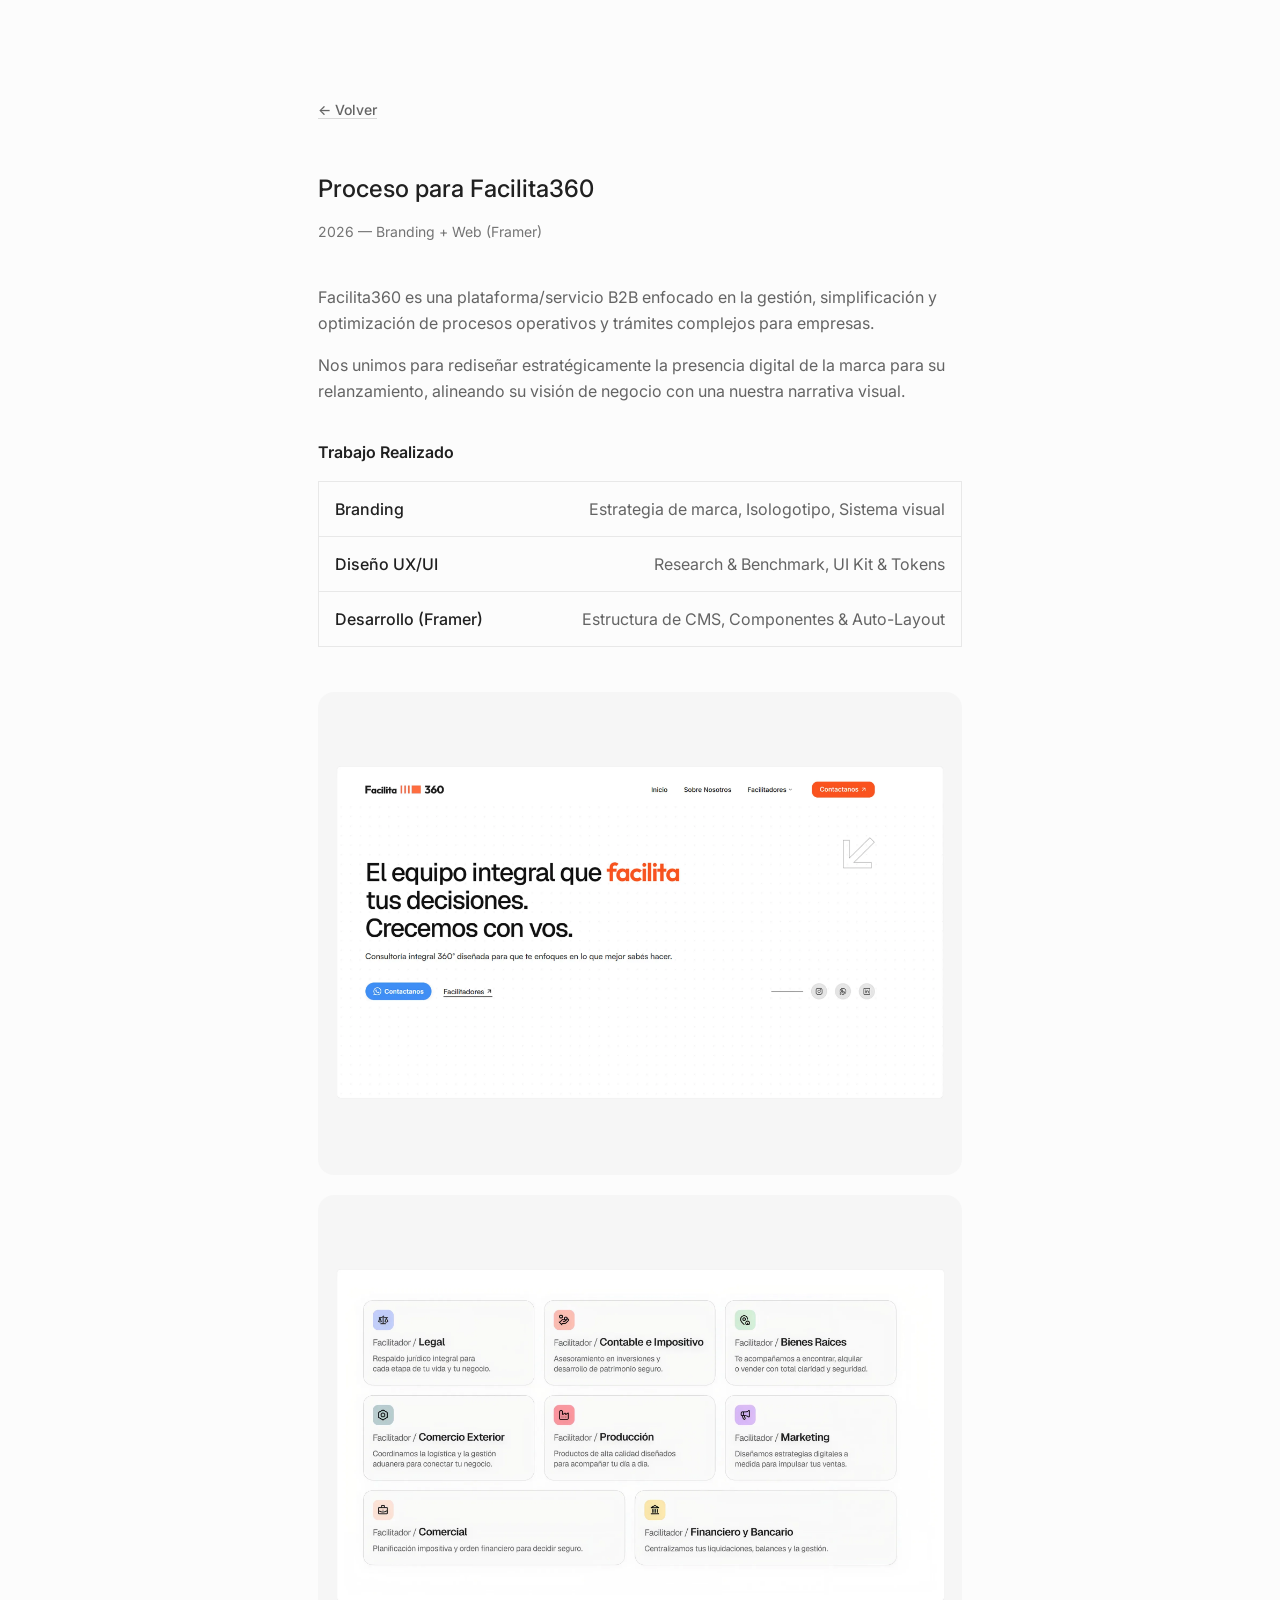
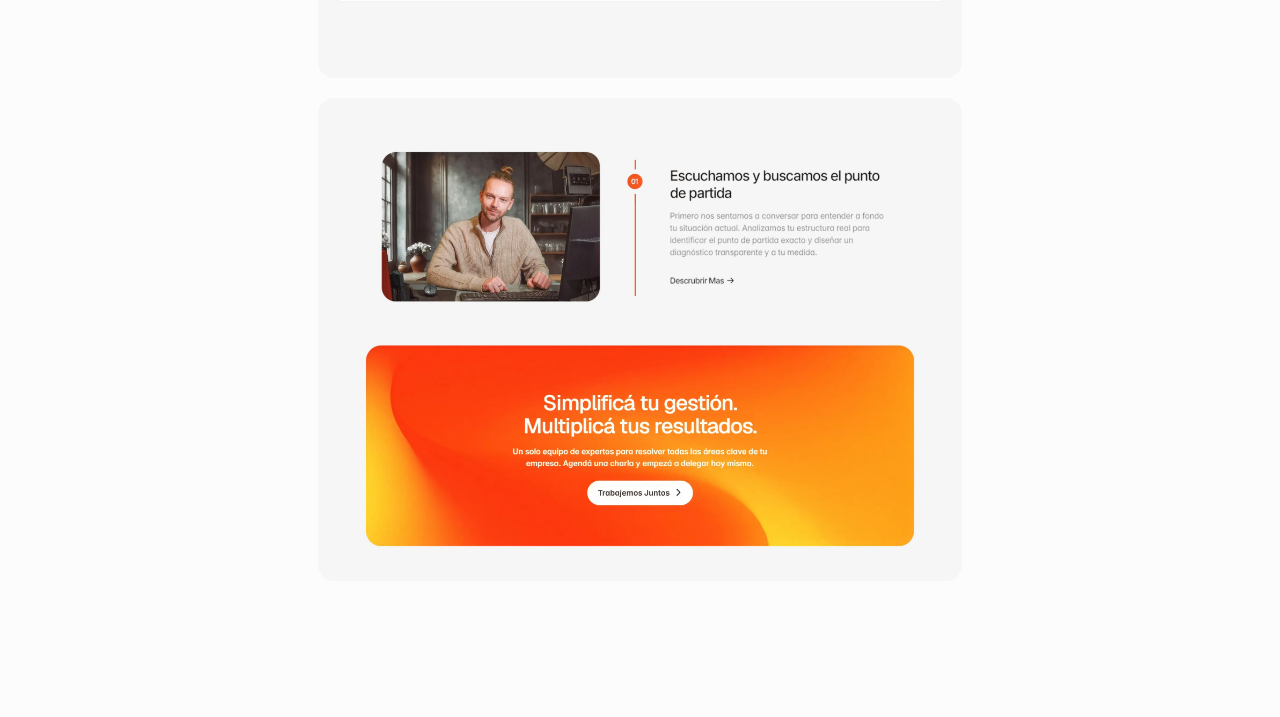
==== proyectos/Facilita360.html @ 9b13940a "monto" ====
<!DOCTYPE html>
<html lang="es">
<head>
  <meta charset="UTF-8" />
  <meta name="viewport" content="width=device-width, initial-scale=1.0" />
  <!-- TODO: reemplazar título del proyecto -->
  <title>Facilita360 — Ignacio Pacheco</title>
  <link rel="icon" type="image/png" href="../assets/Favicon.png" />
  <!-- TODO: reemplazar descripción -->
  <meta name="description" content="Descripción corta del proyecto 2." />

  <link rel="preconnect" href="https://fonts.googleapis.com" />
  <link rel="preconnect" href="https://fonts.gstatic.com" crossorigin />
  <link
    href="https://fonts.googleapis.com/css2?family=Inter:wght@400;500;600&display=swap"
    rel="stylesheet"
  />

  <link rel="stylesheet" href="../css/tokens.css" />
  <link rel="stylesheet" href="../css/styles.css" />
</head>
<body>
  <main class="container">
    <a href="../index.html" class="back-link link">&larr; Volver</a>

    <article class="project-detail">
      <!-- TODO: contenido de prueba, reemplazar por el proceso real -->
      <h1 class="project-detail__title">Proceso para Facilita360</h1>
      <p class="project-detail__meta">2026 — Branding + Web (Framer)</p>

      <div class="project-detail__body">
        <p>
         Facilita360 es una plataforma/servicio B2B enfocado en la gestión, simplificación y optimización de procesos operativos y trámites complejos para empresas.
        </p>
        <p>
          Nos unimos para rediseñar estratégicamente la presencia digital de la marca para su relanzamiento, alineando su visión de negocio con una nuestra narrativa visual.
        </p>
      </div>

      <h2 class="section-title">Trabajo Realizado</h2>
      <div class="project-scope">
        <div class="project-scope__row">
          <span class="project-scope__label">Branding</span>
          <span class="project-scope__value">Estrategia de marca, Isologotipo, Sistema visual</span>
        </div>
        <div class="project-scope__row">
          <span class="project-scope__label">Diseño UX/UI</span>
          <span class="project-scope__value">Research & Benchmark, UI Kit & Tokens</span>
        </div>
        <div class="project-scope__row">
          <span class="project-scope__label">Desarrollo (Framer)</span>
          <span class="project-scope__value">Estructura de CMS, Componentes & Auto-Layout</span>
        </div>
      </div>

      <div class="project-gallery">
        <div class="project-hero"><img src="/assets/facilita360/W-F360-1.webp" alt=""></div>
        <!-- imagen 2 -->
        <div class="project-hero"><img src="/assets/facilita360/W-F360-2.webp" alt=""></div>
        <!-- imagen 3 -->
        <div class="project-hero"><img src="/assets/facilita360/P-F360-3.webp" alt=""></div>
      </div>
    </article>
  </main>
</body>
</html>
---- css/tokens.css ----
/*
  Design tokens
  -------------
  Valores extraídos de https://noechague-site.vercel.app/ (solo estilo, no contenido).
  Todo el sitio consume estas variables: para retocar la identidad visual,
  alcanza con cambiar los valores acá.
*/

:root {
  /* ---- Color ---- */
  --color-bg: #fcfcfc;
  --color-card-bg: #ffffff;

  --color-text-primary: #202020;   /* títulos, texto principal */
  --color-text-secondary: #646464; /* bio, párrafos */
  --color-text-tertiary: #747474;  /* metadata: fechas, contadores */

  --color-border: #e8e8e8;
  --color-focus-ring: #8d8d8d;

  --color-link-underline: #d9d9d9;
  --color-link-underline-hover: #646464;
  --color-link-text-hover: #202020;

  --color-accent-bg: #e7f0ff;
  --color-accent-text: #1a5fd6;

  /* Pill de fondo al hacer hover sobre filas de listas (proyectos/educación) */
  --color-row-hover-bg: rgba(0, 0, 0, 0.04);

  /* ---- Tipografía ---- */
  /* Fuente original del sitio de referencia: Inter self-hosted vía next/font.
     Acá se carga como Google Font, mismo resultado visual sin build step. */
  --font-sans: "Inter", system-ui, -apple-system, "Segoe UI", arial, sans-serif;
  --font-mono: ui-monospace, SFMono-Regular, "Roboto Mono", Menlo, Consolas,
    "Liberation Mono", monospace;

  --text-xs: 0.75rem;   /* 12px */
  --text-sm: 0.875rem;  /* 14px */
  --text-base: 1rem;    /* 16px */
  --text-2xl: 1.5rem;   /* 24px */
  --text-4xl: 2.25rem;  /* 36px */

  --font-weight-normal: 400;
  --font-weight-medium: 500;
  --font-weight-semibold: 600;

  --leading-snug: 1.375;
  --leading-normal: 1.5;
  --leading-relaxed: 1.625;

  --tracking-wide: 0.025em;

  /* ---- Layout / spacing ---- */
  --container-max-width: 43.25rem; /* 692px */
  --container-padding-x: 1.5rem;   /* 24px */
  --container-padding-y-mobile: 3rem;   /* 48px */
  --container-padding-y-desktop: 6rem;  /* 96px */

  --space-section-gap: 6rem;     /* 96px — separación entre secciones (proyectos/contacto) */
  --space-intro-section-gap: 4.125rem; /* 66px — separación entre intro y proyectos */
  --space-heading-gap: 1rem;  /* 16px: heading -> contenido de sección */
  --space-intro-gap: 1.5rem;     /* 24px — entre foto+nombre/profesión y el texto de la bio */
  --space-paragraph-gap: 1rem;   /* mb-4: entre párrafos */
  --space-bio-paragraph-gap: 0.875rem; /* separación entre los párrafos de la bio */
  --space-post-item-gap: 0.25rem; /* 4px — separación entre filas (el padding de cada fila suma el resto) */
  --space-card-padding: 1rem;    /* 16px padding interno de cards */

  /* ---- Bordes ---- */
  --radius-xs: 0.125rem;
  --radius-sm: 0.25rem;
  --radius-md: 0.375rem;
  --radius-lg: 0.5rem;
  --radius-xl: 0.75rem;
  --radius-2xl: 1rem;
  --radius-full: 9999px;

  --avatar-size: 2.75rem; /* 44px — calza con el alto del bloque nombre+rol (22px + 22px) */

  /* ---- Sombras ---- */
  --shadow-card: 0 0 0 1px rgba(0, 0, 0, 0.06), 0 1px 2px -1px rgba(0, 0, 0, 0.06),
    0 2px 4px 0 rgba(0, 0, 0, 0.04);
  --shadow-card-hover: 0 0 0 1px rgba(0, 0, 0, 0.08), 0 1px 2px -1px rgba(0, 0, 0, 0.08),
    0 2px 4px 0 rgba(0, 0, 0, 0.06);

  /* ---- Transiciones ---- */
  --ease-out: cubic-bezier(0, 0, 0.2, 1);
  --transition-fast: 0.15s;
  --transition-base: 0.2s;
}

/*
  Breakpoint de referencia: 640px (equivalente al "sm" de Tailwind en el sitio
  original). Las custom properties no pueden usarse dentro de @media, así que
  este valor queda hardcodeado en styles.css — si lo cambiás, actualizalo ahí también.
*/
---- css/styles.css ----
/* ==========================================================================
   Reset base
   ========================================================================== */

*,
*::before,
*::after {
  box-sizing: border-box;
}

html,
body {
  margin: 0;
  padding: 0;
}

body {
  background-color: var(--color-bg);
  color: var(--color-text-primary);
  font-family: var(--font-sans);
  font-size: var(--text-base);
  font-weight: var(--font-weight-normal);
  line-height: var(--leading-relaxed);
  -webkit-font-smoothing: antialiased;
  -moz-osx-font-smoothing: grayscale;
}

img {
  max-width: 100%;
  display: block;
}

h1,
h2,
h3,
p,
ul {
  margin: 0;
}

ul {
  list-style: none;
  padding: 0;
}

a {
  color: inherit;
  text-decoration: none;
}

/* Foco accesible, igual al del sitio de referencia */
a:focus-visible,
button:focus-visible {
  outline: 2px solid var(--color-focus-ring);
  outline-offset: 2px;
  border-radius: var(--radius-xs);
}

/* ==========================================================================
   Layout
   ========================================================================== */

.container {
  max-width: var(--container-max-width);
  margin: 0 auto;
  padding: var(--container-padding-y-mobile) var(--container-padding-x);
}

@media (min-width: 640px) {
  .container {
    padding-top: var(--container-padding-y-desktop);
    padding-bottom: var(--container-padding-y-desktop);
  }
}

.section {
  margin-bottom: var(--space-section-gap);
}

.section:last-child {
  margin-bottom: 0;
}

.section-title {
  font-size: var(--text-base);
  font-weight: var(--font-weight-semibold);
  color: var(--color-text-primary);
  line-height: var(--leading-relaxed);
  margin-bottom: var(--space-heading-gap);
}

/* ==========================================================================
   Links de texto (inline, dentro de párrafos/bio)
   ========================================================================== */

.link {
  font-weight: var(--font-weight-medium);
  color: var(--color-text-primary);
  text-decoration-line: underline;
  text-decoration-color: var(--color-link-underline);
  text-underline-offset: 3px;
  transition: text-decoration-color var(--transition-base) var(--ease-out);
}

.link:hover {
  text-decoration-color: var(--color-link-underline-hover);
}

/* ==========================================================================
   Íconos (sprite SVG, ver <symbol> al inicio del <body>)
   ========================================================================== */

.icon-arrow {
  width: 1rem; /* 16px */
  height: 1rem;
  flex-shrink: 0;
  color: var(--color-text-tertiary);
  transition: color var(--transition-base) var(--ease-out);
}

/* ==========================================================================
   Animación de entrada (intro)
   ========================================================================== */

@keyframes reveal {
  from {
    opacity: 0;
    transform: translateY(20px);
    filter: blur(10px);
  }
  to {
    opacity: 1;
    transform: translateY(0);
    filter: blur(0);
  }
}

.reveal {
  opacity: 0;
  animation: reveal 0.8s var(--ease-out) forwards;
  animation-delay: calc(0.1s + var(--stagger-index, 0) * 0.09s);
}

@media (prefers-reduced-motion: reduce) {
  .reveal {
    animation: none;
    opacity: 1;
  }
}

/* ==========================================================================
   Intro
   ========================================================================== */

.intro {
  display: flex;
  flex-direction: column;
  gap: var(--space-intro-gap);
  margin-bottom: var(--space-intro-section-gap);
}

.intro__header {
  display: flex;
  align-items: center;
  gap: 0.75rem;
}

.intro__avatar {
  width: var(--avatar-size);
  height: var(--avatar-size);
  border-radius: var(--radius-full);
  object-fit: cover;
  flex-shrink: 0;
}

.intro__name {
  font-size: var(--text-base);
  font-weight: var(--font-weight-medium);
  color: var(--color-text-primary);
  line-height: var(--leading-snug);
}

.intro__role {
  font-size: var(--text-base);
  font-weight: var(--font-weight-normal);
  color: var(--color-text-secondary);
  line-height: var(--leading-snug);
}

.intro__bio-group {
  display: flex;
  flex-direction: column;
  gap: var(--space-bio-paragraph-gap);
}

.intro__bio {
  color: var(--color-text-secondary);
  line-height: var(--leading-relaxed);
}

/* ==========================================================================
   Proyectos (formato posteo)
   ========================================================================== */

.post-list {
  display: flex;
  flex-direction: column;
  gap: var(--space-post-item-gap);
}

.post-item {
  display: flex;
  align-items: center;
  justify-content: space-between;
  gap: 1rem;
  margin: 0 -0.75rem;
  padding: 0.625rem 0.75rem;
  border-radius: var(--radius-xl);
  transition: background-color var(--transition-base) var(--ease-out);
}

.post-item:hover {
  background-color: var(--color-row-hover-bg);
}

.post-item__title {
  display: inline-flex;
  align-items: center;
  gap: 0.25rem;
  color: var(--color-text-secondary);
  transition: color var(--transition-base) var(--ease-out);
}

.post-item:hover .post-item__title,
.post-item:hover .post-item__meta,
.post-item:hover .icon-arrow {
  color: var(--color-text-primary);
}

.post-item__meta {
  flex-shrink: 0;
  font-size: var(--text-base);
  color: var(--color-text-tertiary);
  white-space: nowrap;
  transition: color var(--transition-base) var(--ease-out);
}

/* ==========================================================================
   Educación
   ========================================================================== */

.edu-list {
  display: flex;
  flex-direction: column;
  gap: var(--space-post-item-gap);
}

.edu-item {
  display: flex;
  align-items: flex-start;
  justify-content: space-between;
  gap: 1rem;
  margin: 0 -0.75rem;
  padding: 0.625rem 0.75rem;
  border-radius: var(--radius-xl);
  transition: background-color var(--transition-base) var(--ease-out);
}

.edu-item:hover {
  background-color: var(--color-row-hover-bg);
}

.edu-item__left {
  display: flex;
  flex-direction: column;
  gap: 0.125rem;
}

.edu-item__institution {
  display: inline-flex;
  align-items: center;
  gap: 0.25rem;
  color: var(--color-text-secondary);
  transition: color var(--transition-base) var(--ease-out);
}

.edu-item:hover .edu-item__institution,
.edu-item:hover .edu-item__year,
.edu-item:hover .icon-arrow {
  color: var(--color-text-primary);
}

.edu-item__title {
  font-size: var(--text-sm);
  color: var(--color-text-tertiary);
}

.edu-item__year {
  flex-shrink: 0;
  font-size: var(--text-base);
  color: var(--color-text-tertiary);
  white-space: nowrap;
  transition: color var(--transition-base) var(--ease-out);
}

/* ==========================================================================
   Contacto
   ========================================================================== */

.link-list {
  display: flex;
  flex-direction: column;
  gap: 0.625rem;
}

.link-list a {
  display: inline-block;
  width: fit-content;
  font-weight: var(--font-weight-medium);
  color: var(--color-text-primary);
  text-decoration-line: underline;
  text-decoration-color: var(--color-link-underline);
  text-underline-offset: 3px;
  transition: text-decoration-color var(--transition-base) var(--ease-out);
}

.link-list a:hover {
  text-decoration-color: var(--color-link-underline-hover);
}

/* ==========================================================================
   Página de detalle de proyecto
   ========================================================================== */

.back-link {
  display: inline-block;
  margin-bottom: 3.125rem; /* 50px */
  font-size: var(--text-sm);
  color: var(--color-text-secondary);
}

.project-detail__title {
  font-size: var(--text-2xl);
  font-weight: var(--font-weight-medium);
  color: var(--color-text-primary);
  line-height: var(--leading-snug);
  margin-bottom: var(--space-heading-gap);
}

.project-detail__meta {
  font-size: var(--text-sm);
  color: var(--color-text-tertiary);
  margin-bottom: 2.5rem; /* 40px */
}

.project-detail__body p {
  color: var(--color-text-secondary);
  line-height: var(--leading-relaxed);
  margin-bottom: var(--space-paragraph-gap);
}

.project-detail__body p:last-child {
  margin-bottom: 0;
}

.project-detail__body {
  margin-bottom: 2.1875rem; /* 35px */
}

.project-gallery {
  display: flex;
  flex-direction: column;
  gap: 1.25rem; /* 20px */
  margin-bottom: 2.5rem; /* 40px */
}

.project-hero {
  width: 100%;
  aspect-ratio: 16 / 10;
  border-radius: var(--radius-2xl);
  background-color: var(--color-card-bg);
  display: flex;
  align-items: center;
  justify-content: center;
  color: var(--color-text-tertiary);
  font-size: var(--text-sm);
}

.project-gallery .project-hero:nth-child(4) {
  background-color: #f6f6f6;
}

.project-hero img {
  width: 100%;
  height: 100%;
  object-fit: cover;
  border-radius: var(--radius-2xl);
}

.project-detail__list {
  list-style: none;
  padding-left: 1.25rem;
  margin: 0;
  display: flex;
  flex-direction: column;
  gap: 0.75rem;
  color: var(--color-text-secondary);
  line-height: var(--leading-relaxed);
  counter-reset: project-detail-list;
}

.project-detail__list li {
  position: relative;
  counter-increment: project-detail-list;
}

.project-detail__list li::before {
  content: counter(project-detail-list) ".";
  position: absolute;
  left: -1.25rem;
}

.project-detail__list strong {
  font-weight: var(--font-weight-medium);
  color: var(--color-text-secondary);
}

.project-detail__divider {
  border: none;
  border-top: 1px solid var(--color-border);
  margin: 0 0 var(--space-section-gap);
}

.project-scope {
  display: flex;
  flex-direction: column;
  border: 1px solid var(--color-border);
  margin-top: var(--space-heading-gap);
  margin-bottom: 2.8125rem; /* 45px */
}

.project-scope__row {
  display: flex;
  justify-content: space-between;
  gap: 1rem;
  padding: 0.875rem 1rem;
  border-bottom: 1px solid var(--color-border);
}

.project-scope__row:last-child {
  border-bottom: none;
}

.project-scope__label {
  color: var(--color-text-primary);
  font-weight: var(--font-weight-medium);
}

.project-scope__value {
  color: var(--color-text-secondary);
  text-align: right;
}
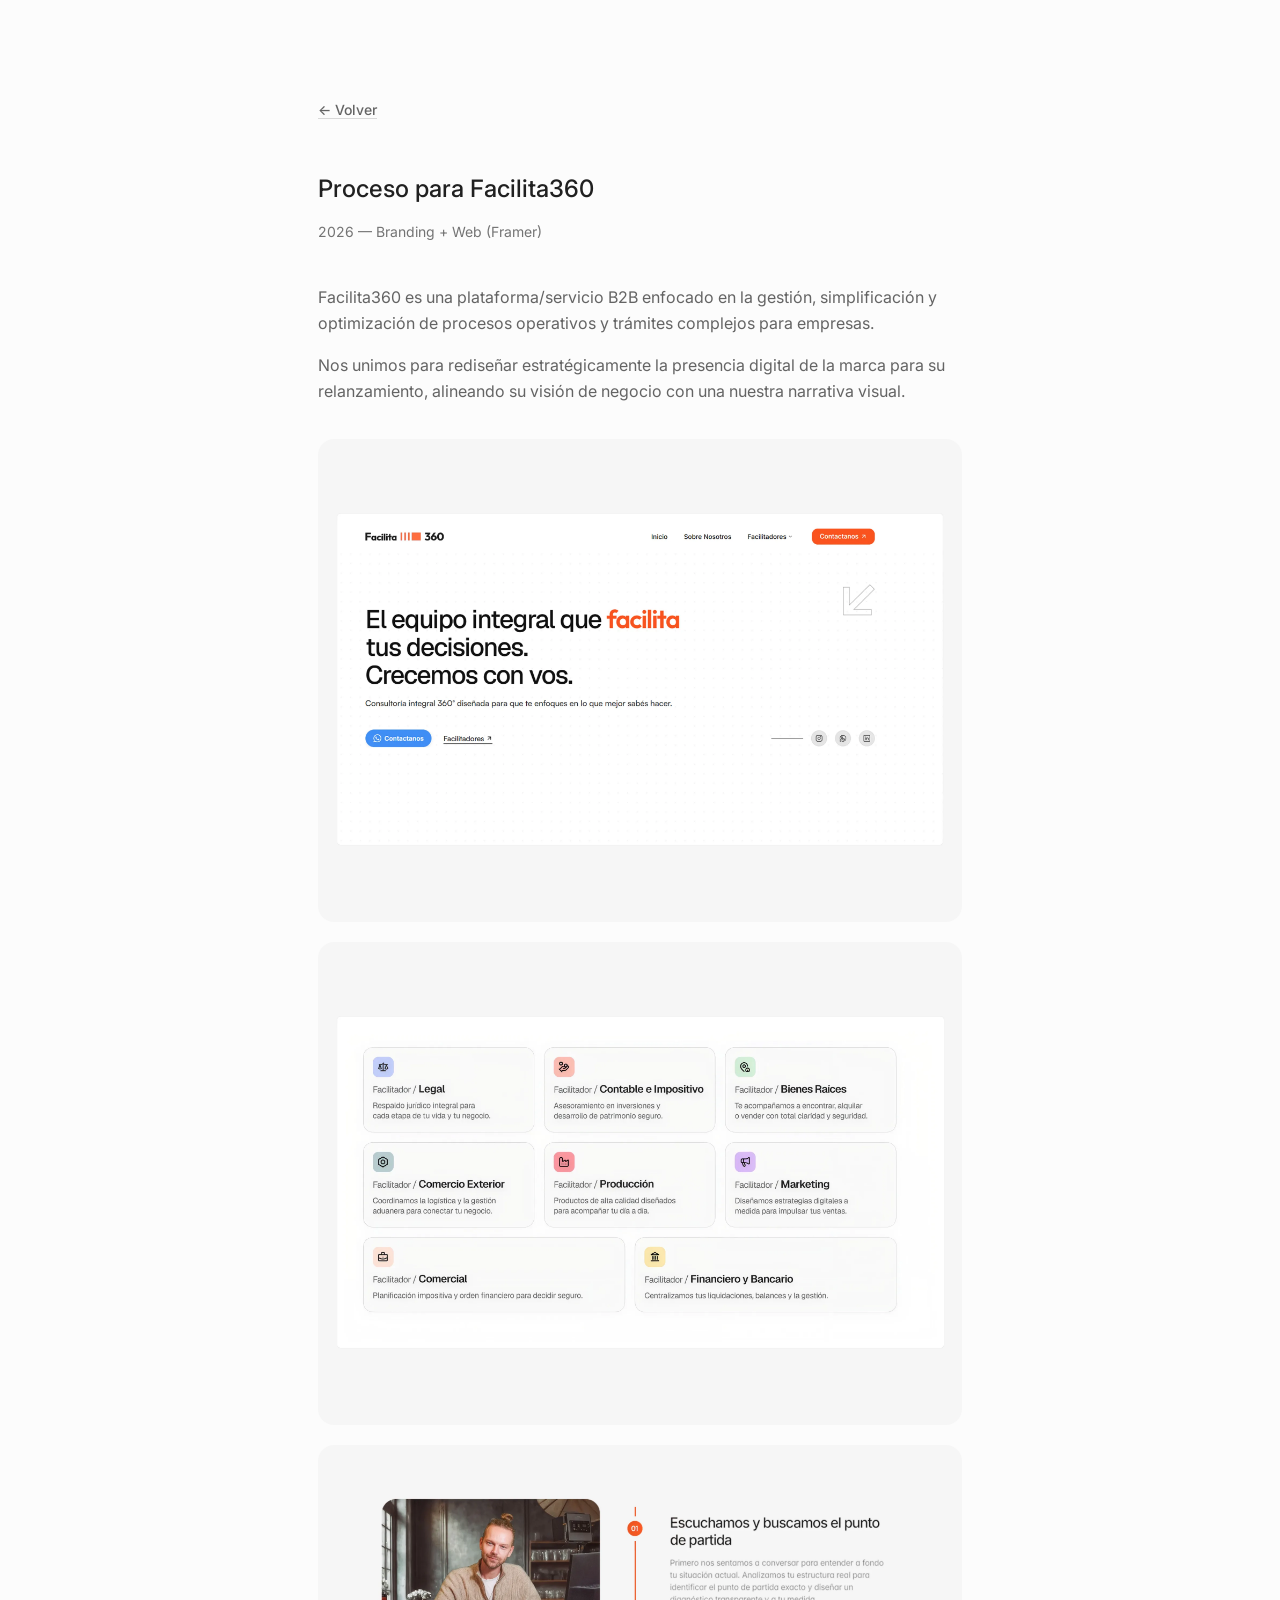
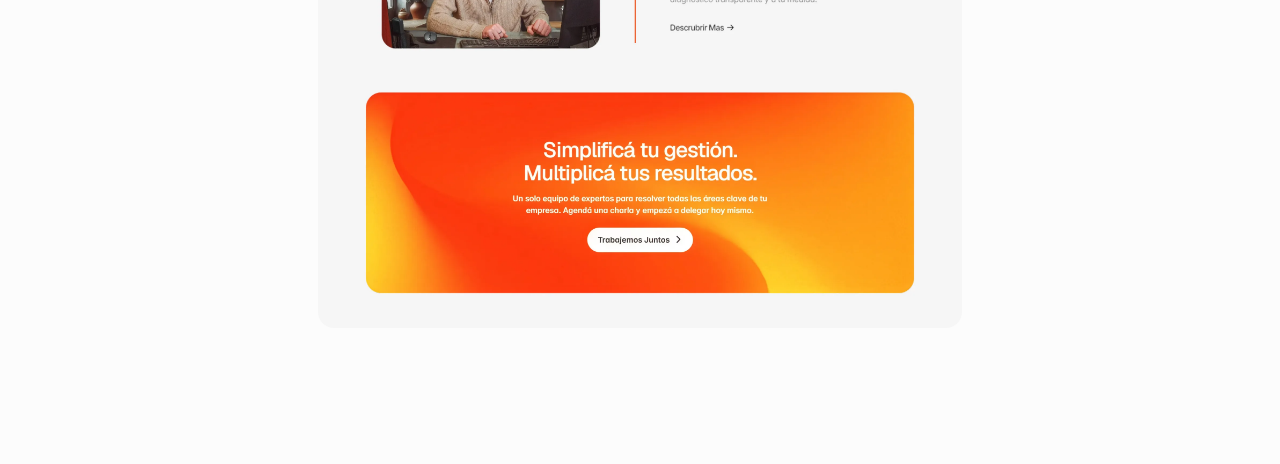
==== commit 3cd007e4: "f360" ====
--- a/proyectos/Facilita360.html
+++ b/proyectos/Facilita360.html
@@ -36,23 +36,6 @@
           Nos unimos para rediseñar estratégicamente la presencia digital de la marca para su relanzamiento, alineando su visión de negocio con una nuestra narrativa visual.
         </p>
       </div>
-
-      <h2 class="section-title">Trabajo Realizado</h2>
-      <div class="project-scope">
-        <div class="project-scope__row">
-          <span class="project-scope__label">Branding</span>
-          <span class="project-scope__value">Estrategia de marca, Isologotipo, Sistema visual</span>
-        </div>
-        <div class="project-scope__row">
-          <span class="project-scope__label">Diseño UX/UI</span>
-          <span class="project-scope__value">Research & Benchmark, UI Kit & Tokens</span>
-        </div>
-        <div class="project-scope__row">
-          <span class="project-scope__label">Desarrollo (Framer)</span>
-          <span class="project-scope__value">Estructura de CMS, Componentes & Auto-Layout</span>
-        </div>
-      </div>
-
       <div class="project-gallery">
         <div class="project-hero"><img src="/assets/facilita360/W-F360-1.webp" alt=""></div>
         <!-- imagen 2 -->
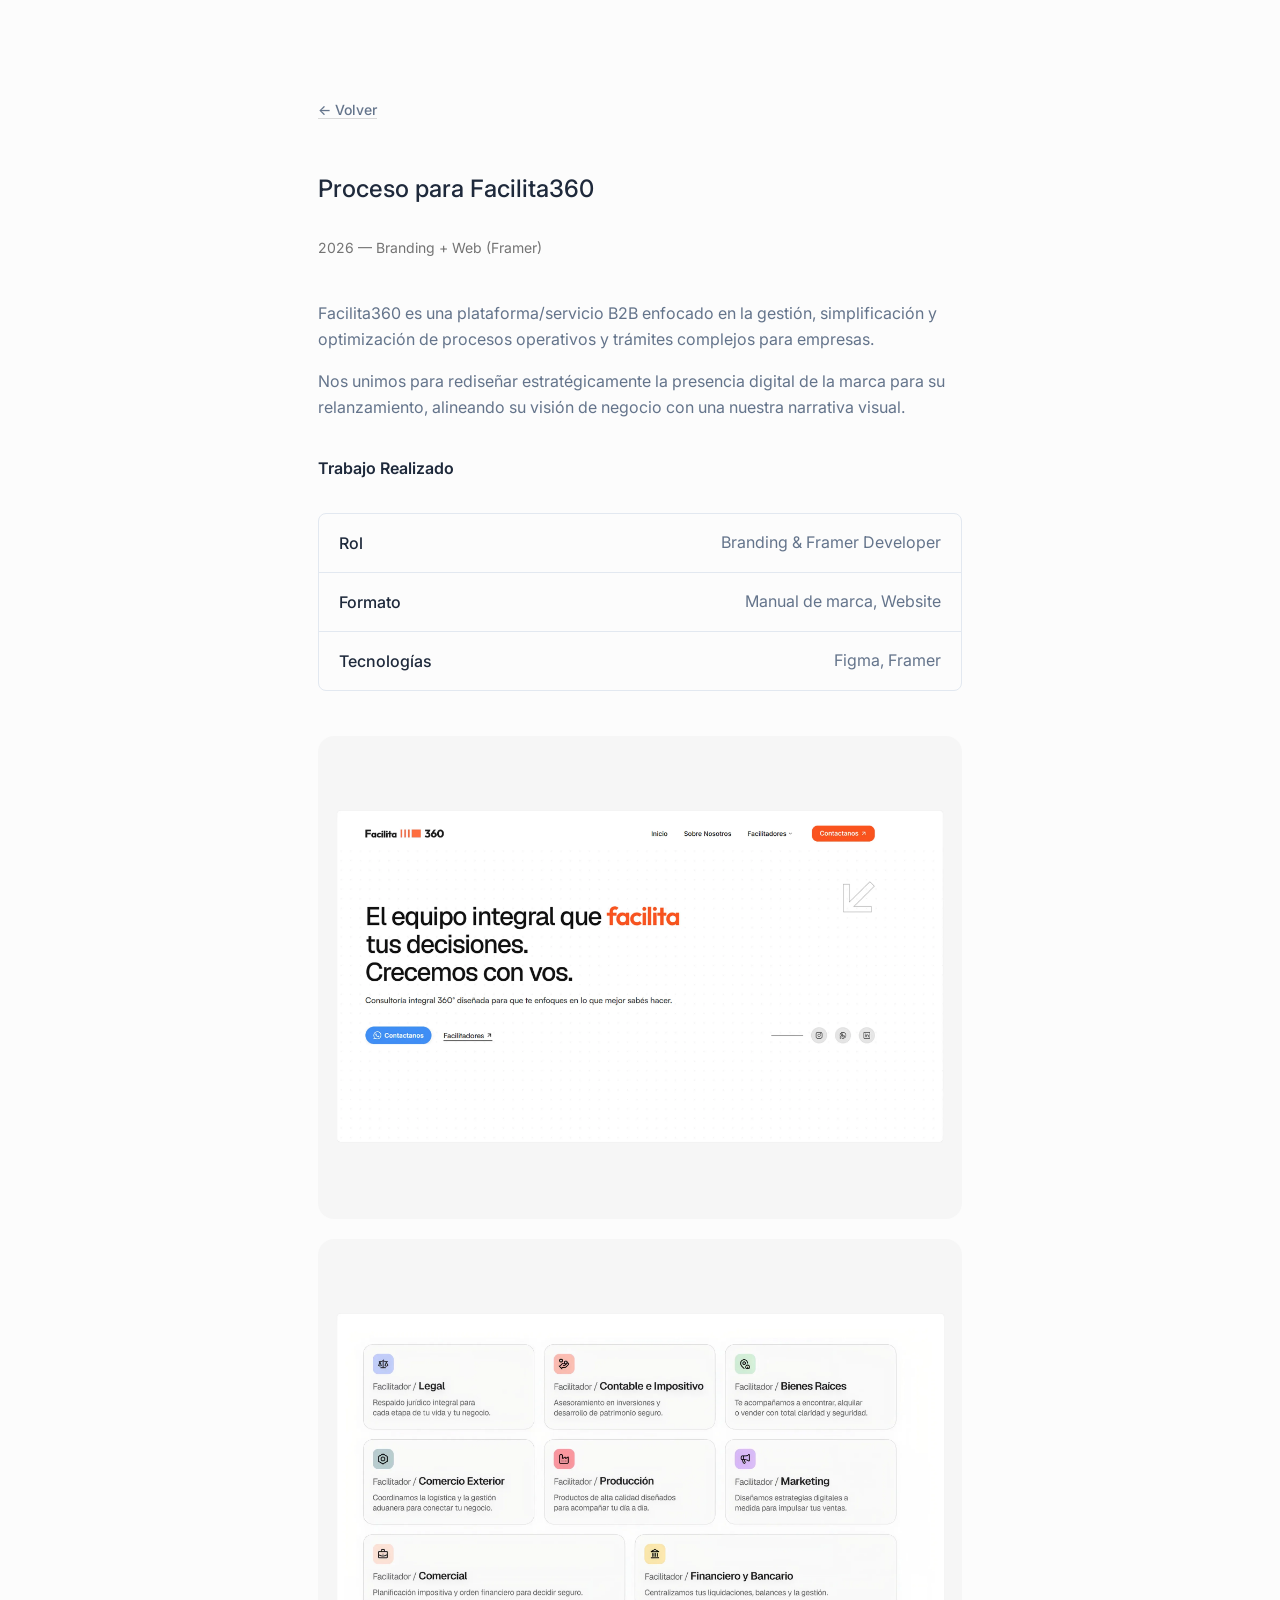
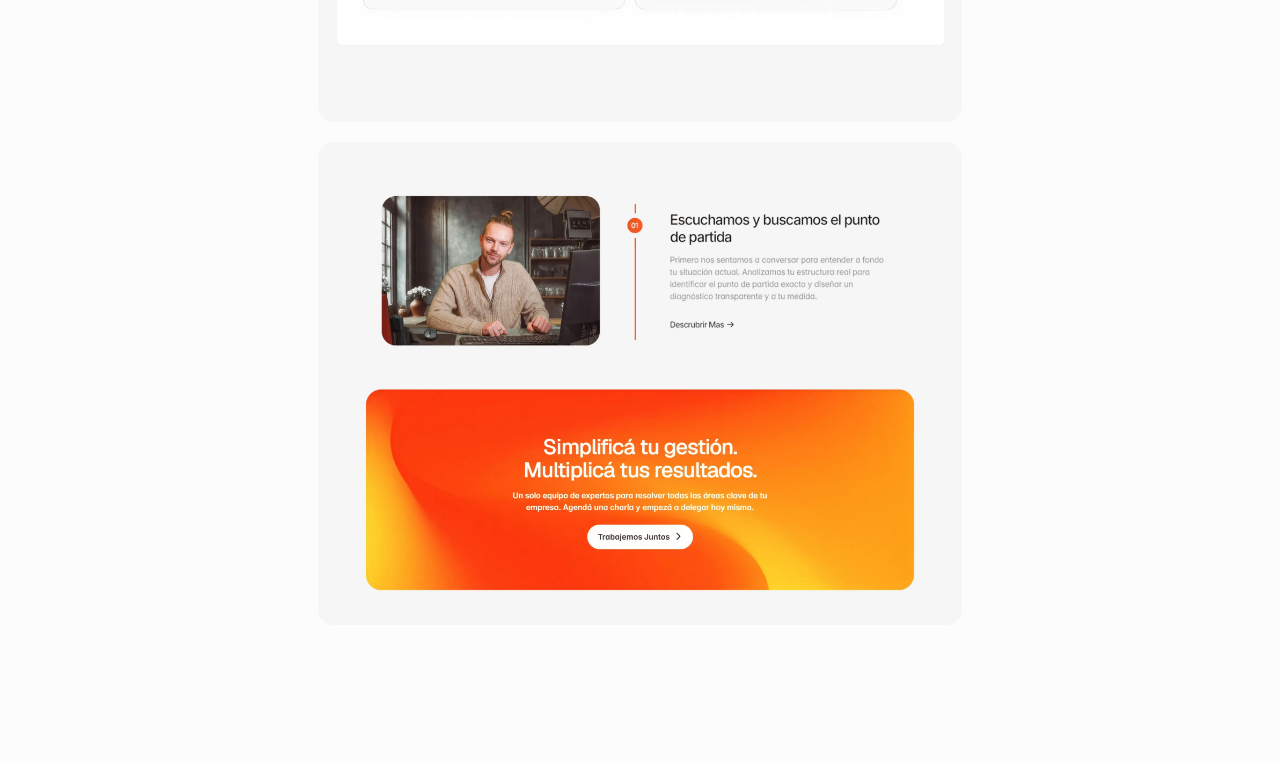
==== commit f5cde70c: "f360" ====
--- a/proyectos/Facilita360.html
+++ b/proyectos/Facilita360.html
@@ -36,6 +36,21 @@
           Nos unimos para rediseñar estratégicamente la presencia digital de la marca para su relanzamiento, alineando su visión de negocio con una nuestra narrativa visual.
         </p>
       </div>
+       <h2 class="section-title">Trabajo Realizado</h2>
+      <div class="project-scope">
+        <div class="project-scope__row">
+          <span class="project-scope__label">Rol</span>
+          <span class="project-scope__value">Branding & Framer Developer</span>
+        </div>
+        <div class="project-scope__row">
+          <span class="project-scope__label">Formato</span>
+          <span class="project-scope__value">Manual de marca, Website</span>
+        </div>
+        <div class="project-scope__row">
+          <span class="project-scope__label">Tecnologías</span>
+         <span class="project-scope__value">Figma, Framer</span>
+        </div>
+      </div>
       <div class="project-gallery">
         <div class="project-hero"><img src="/assets/facilita360/W-F360-1.webp" alt=""></div>
         <!-- imagen 2 -->
--- a/css/styles.css
+++ b/css/styles.css
@@ -246,6 +246,77 @@
 }
 
 /* ==========================================================================
+   Galería (view switcher + grilla filtrable)
+   ========================================================================== */
+
+.gallery-tabs {
+  position: relative;
+  display: inline-flex;
+  gap: 0.125rem;
+  padding: 0.25rem;
+  margin-bottom: 1.25rem;
+  background-color: var(--color-row-hover-bg);
+  border-radius: var(--radius-full);
+}
+
+.gallery-tabs__indicator {
+  position: absolute;
+  top: 0.25rem;
+  left: 0;
+  bottom: 0.25rem;
+  width: 0;
+  border-radius: var(--radius-full);
+  background-color: var(--color-text-primary);
+  transition: transform 0.35s var(--ease-out), width 0.35s var(--ease-out);
+  will-change: transform, width;
+}
+
+.gallery-tabs__btn {
+  position: relative;
+  z-index: 1;
+  border: none;
+  background: transparent;
+  margin: 0;
+  padding: 0.5rem 1rem;
+  font-family: inherit;
+  font-size: var(--text-sm);
+  font-weight: var(--font-weight-medium);
+  color: var(--color-text-tertiary);
+  border-radius: var(--radius-full);
+  cursor: pointer;
+  transition: color 0.35s var(--ease-out);
+}
+
+.gallery-tabs__btn.is-active {
+  color: #ffffff;
+}
+
+.gallery-grid {
+  display: grid;
+  grid-template-columns: 1fr;
+  gap: 1.25rem; /* 20px */
+}
+
+.gallery-item {
+  margin: 0;
+  border-radius: var(--radius-2xl);
+  overflow: hidden;
+  background-color: var(--color-card-bg);
+  transition: opacity 0.2s var(--ease-out), transform 0.2s var(--ease-out);
+}
+
+.gallery-item.is-hiding {
+  opacity: 0;
+  transform: scale(0.96);
+}
+
+.gallery-item img {
+  display: block;
+  width: 100%;
+  height: auto;
+}
+
+/* ==========================================================================
    Educación
    ========================================================================== */
 
@@ -460,3 +531,47 @@
   color: var(--color-text-secondary);
   text-align: right;
 }
+
+/* Agregué estas variables de prueba por si no las tenés definidas en tu :root */
+:root {
+  --color-border: #e2e8f0;
+  --color-text-primary: #1e293b;
+  --color-text-secondary: #64748b;
+  --font-weight-medium: 500;
+  --space-heading-gap: 2rem;
+}
+
+.project-scope {
+  display: flex;
+  flex-direction: column;
+  border: 1px solid var(--color-border);
+  border-radius: 8px; /* Opcional: suaviza las esquinas para una UI más limpia */
+  margin-top: var(--space-heading-gap);
+  margin-bottom: 2.8125rem;
+  overflow: hidden; /* Evita que el fondo de las filas pise los bordes redondeados */
+}
+
+.project-scope__row {
+  display: flex;
+  justify-content: space-between;
+  align-items: flex-start; /* Permite que si el texto derecho es largo, fluya bien */
+  gap: 1.5rem;
+  padding: 1rem 1.25rem;
+  border-bottom: 1px solid var(--color-border);
+}
+
+.project-scope__row:last-child {
+  border-bottom: none;
+}
+
+.project-scope__label {
+  color: var(--color-text-primary);
+  font-weight: var(--font-weight-medium);
+  white-space: nowrap; /* Evita que el título de la izquierda se rompa en dos líneas */
+}
+
+.project-scope__value {
+  color: var(--color-text-secondary);
+  text-align: right;
+  line-height: 1.5;
+}
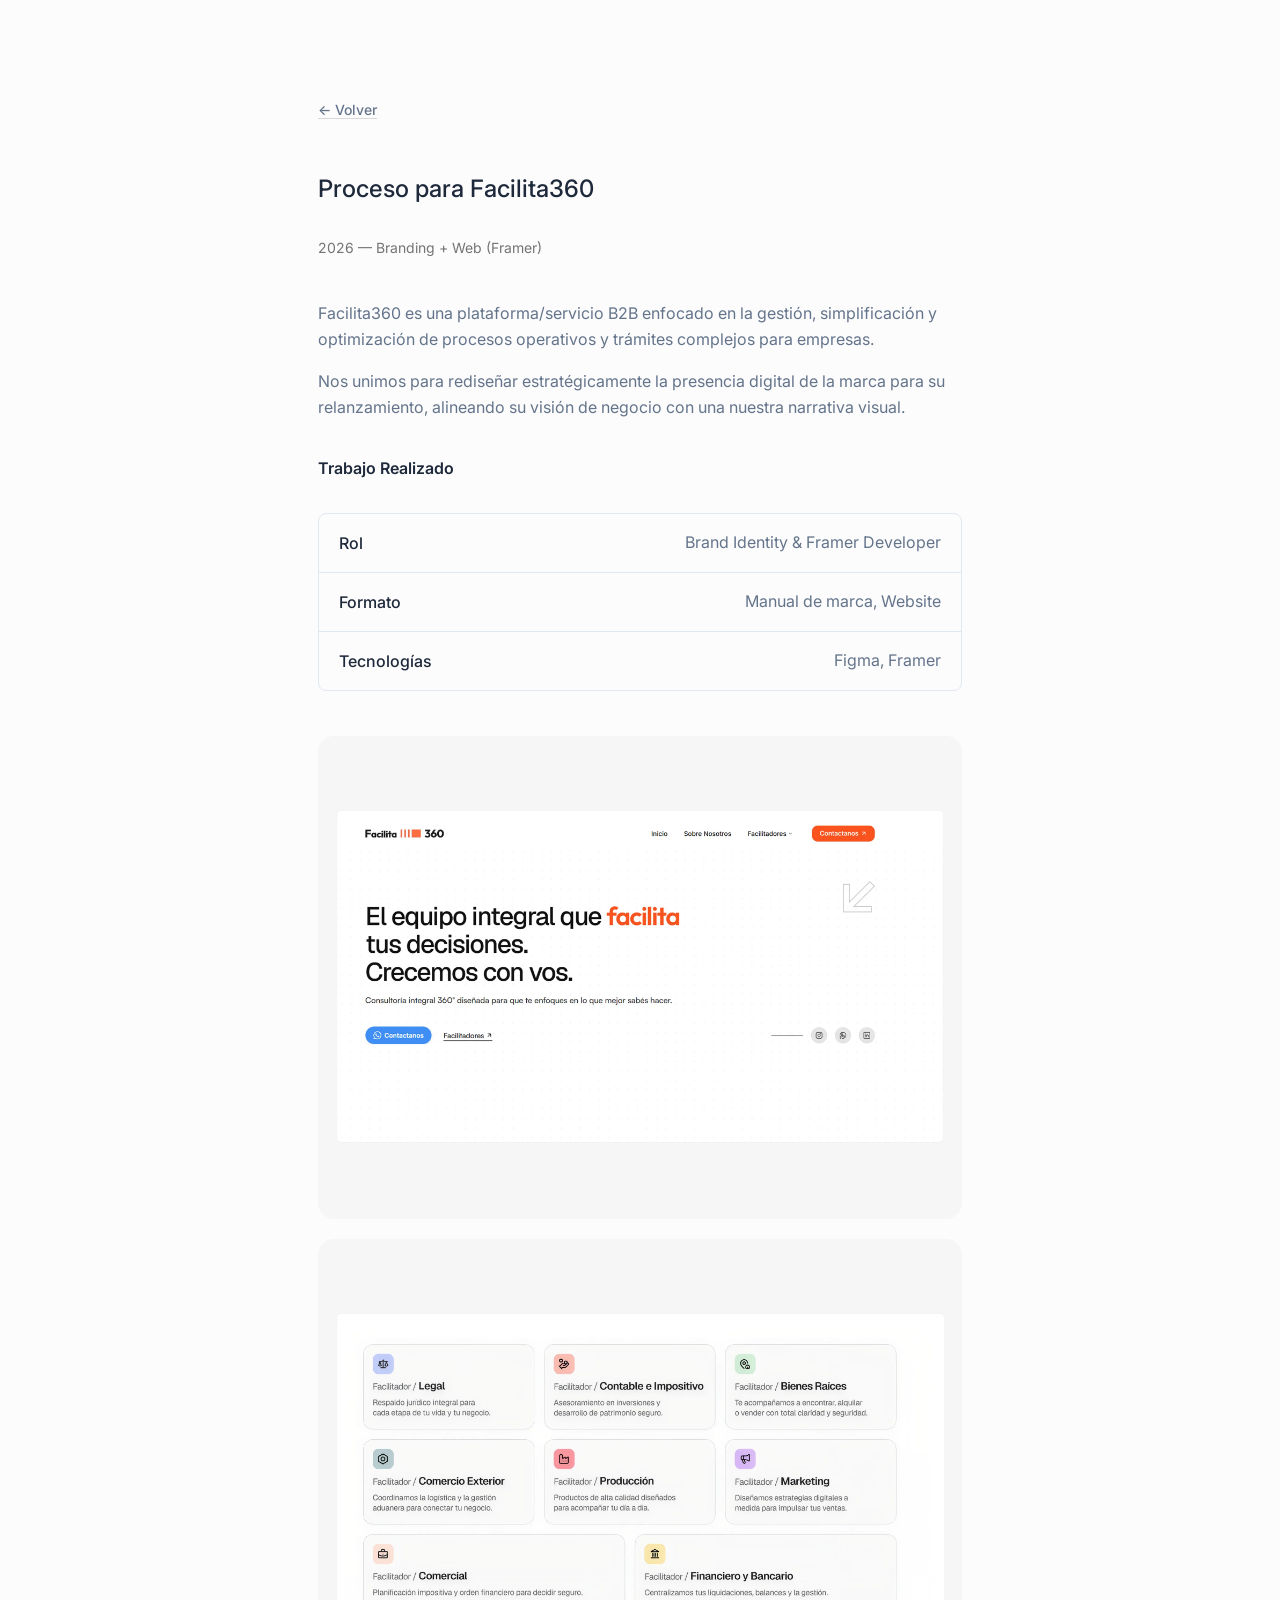
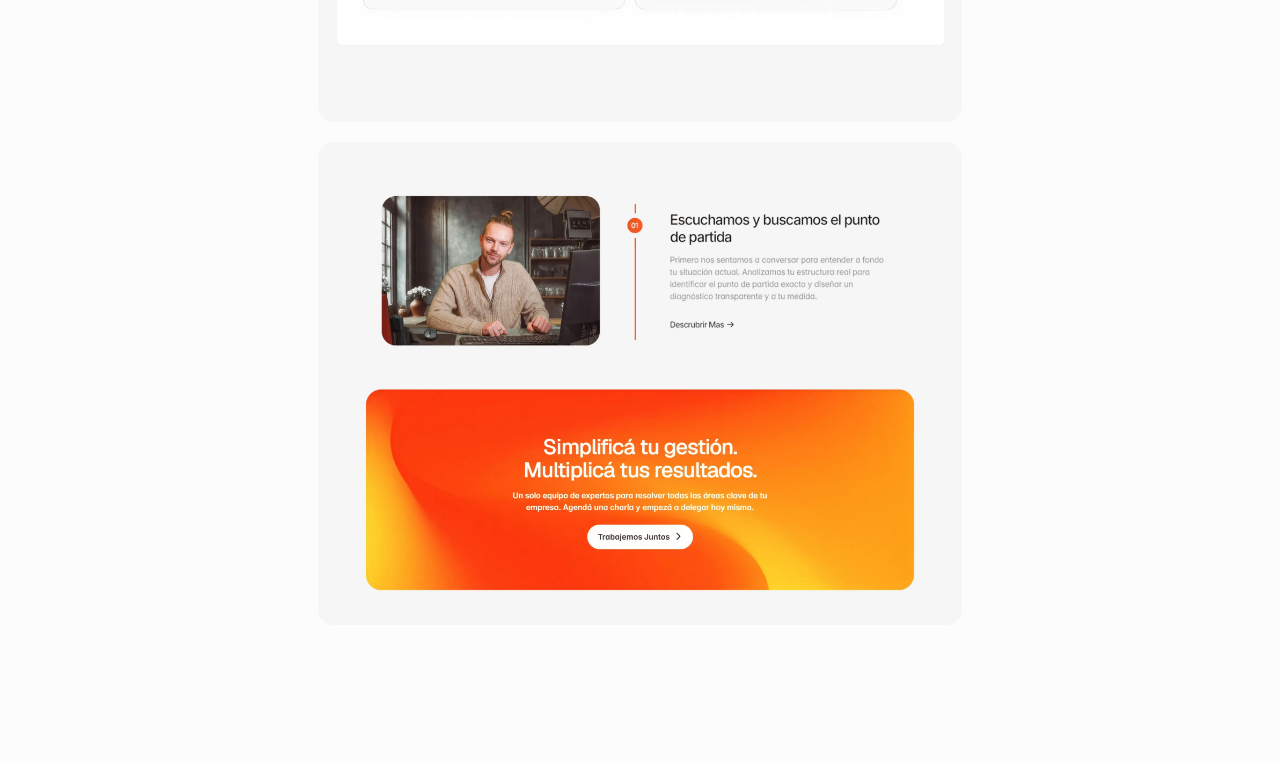
==== commit 7f5d5af7: "f" ====
--- a/proyectos/Facilita360.html
+++ b/proyectos/Facilita360.html
@@ -40,7 +40,7 @@
       <div class="project-scope">
         <div class="project-scope__row">
           <span class="project-scope__label">Rol</span>
-          <span class="project-scope__value">Branding & Framer Developer</span>
+          <span class="project-scope__value">Brand Identity & Framer Developer</span>
         </div>
         <div class="project-scope__row">
           <span class="project-scope__label">Formato</span>
